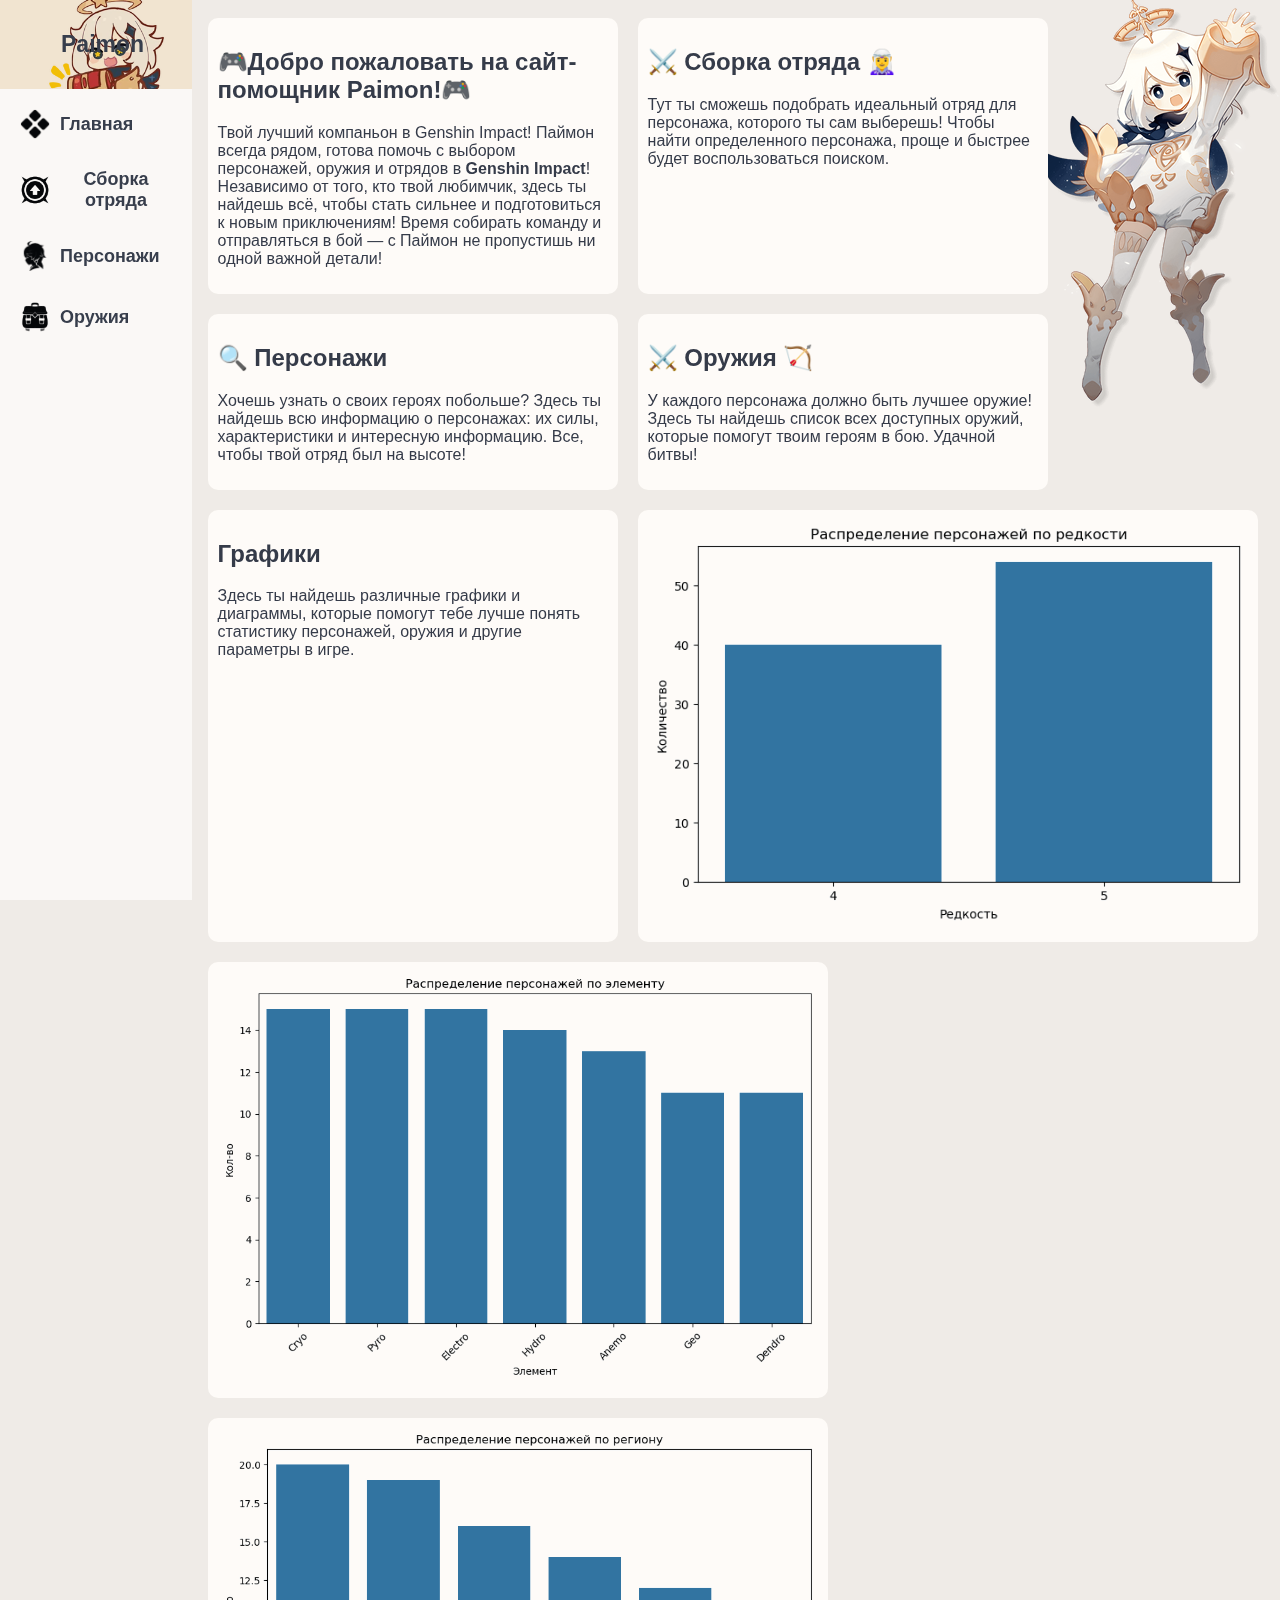
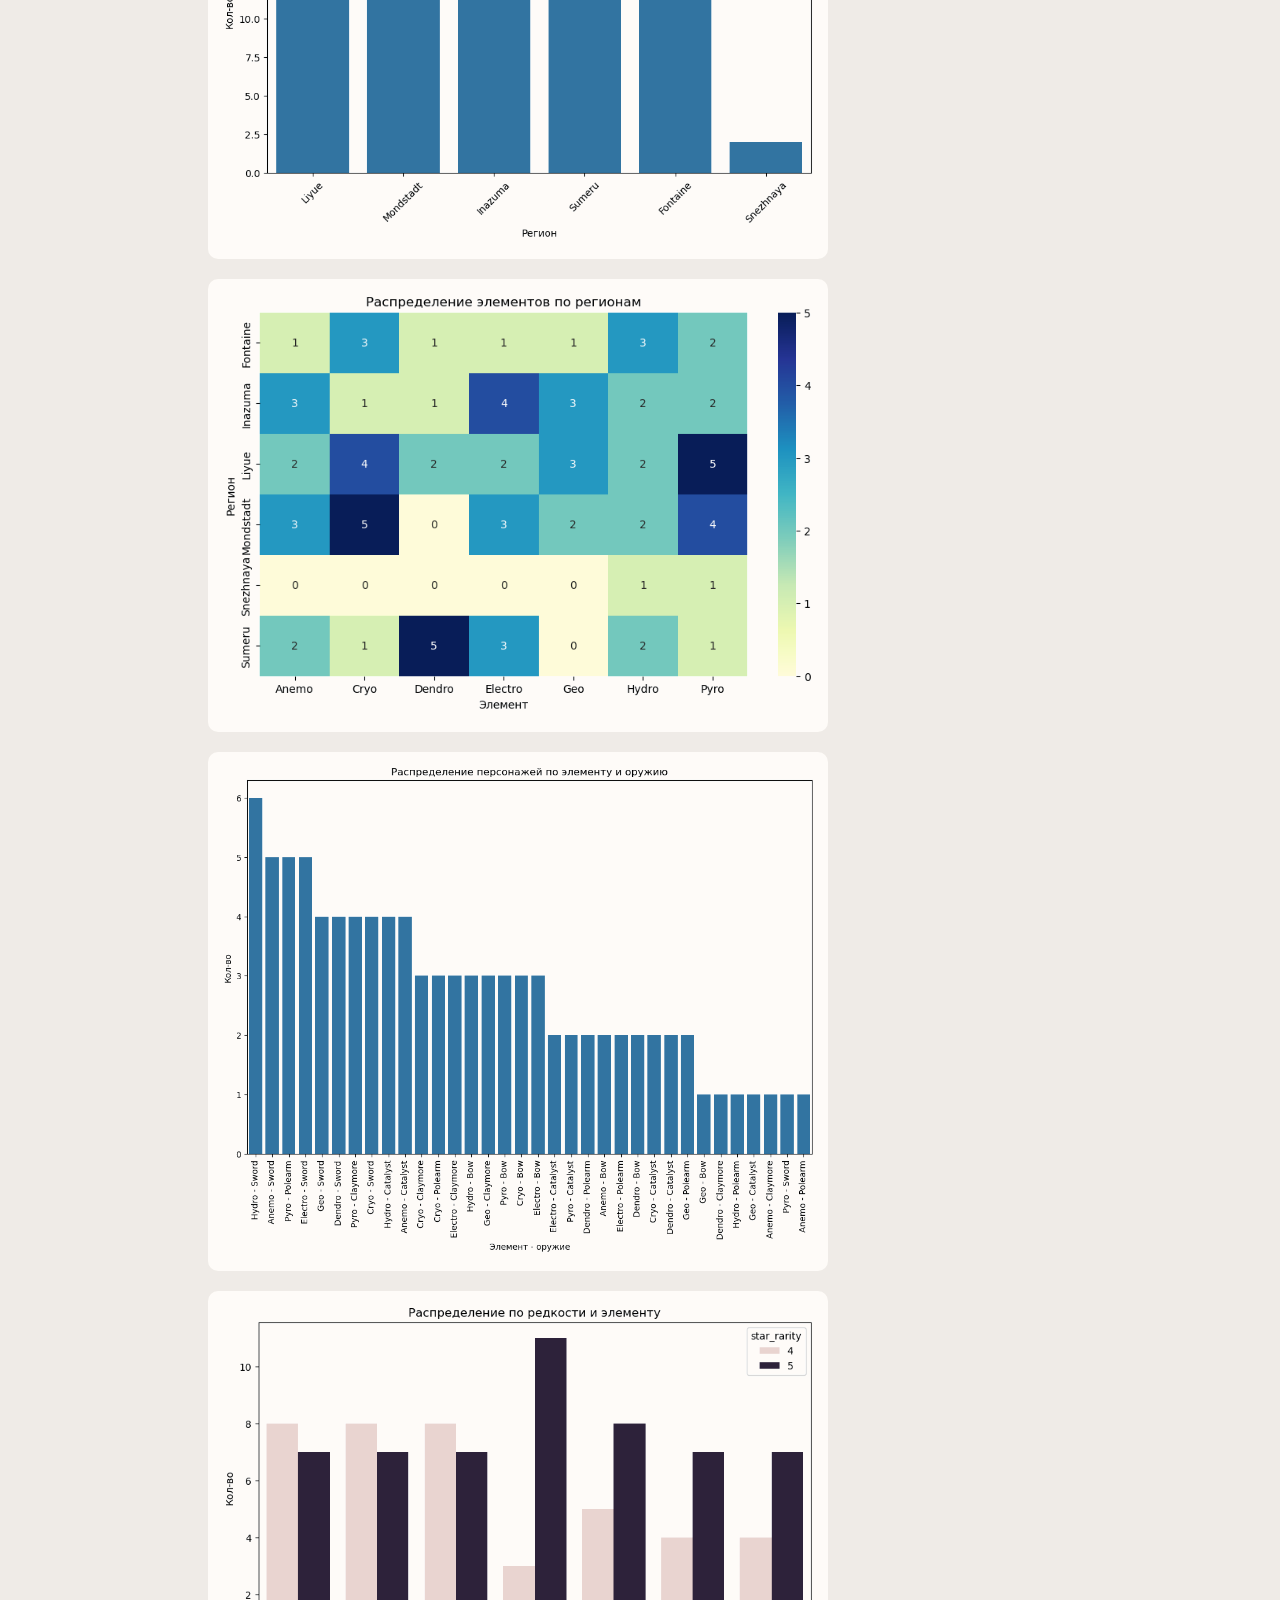
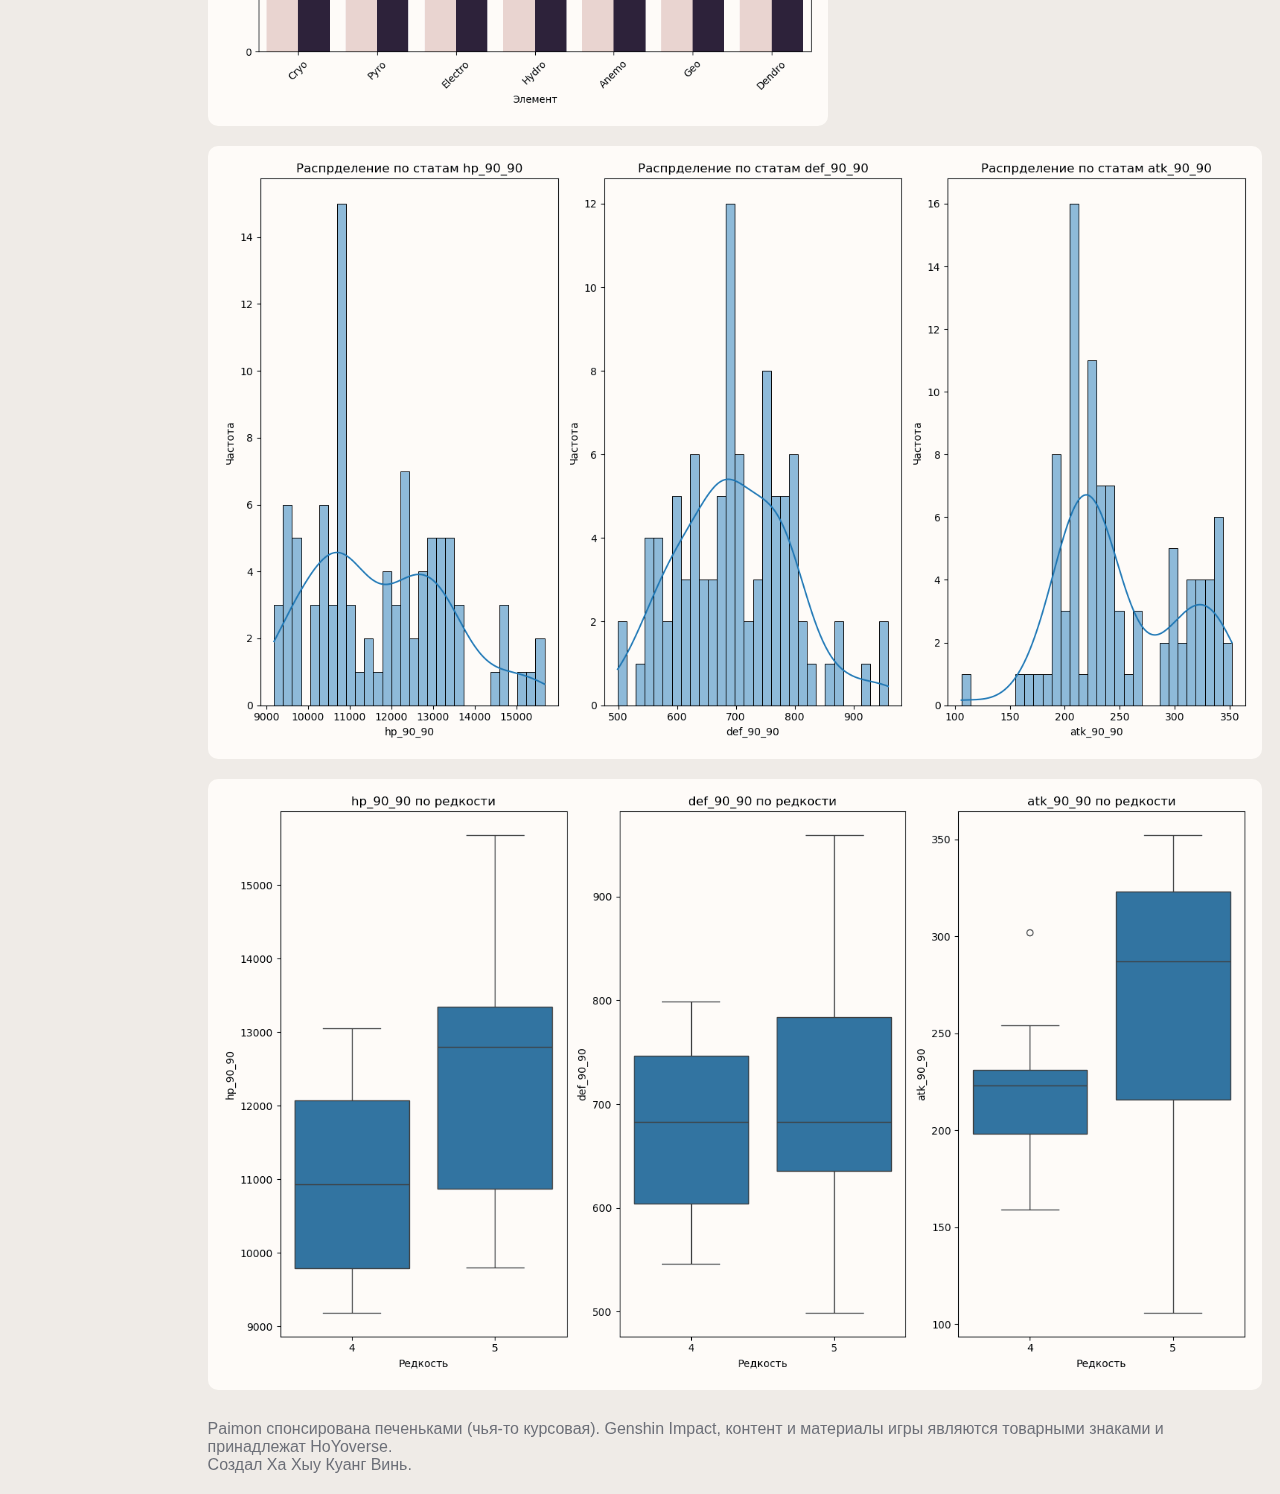
==== index.html @ 35e14e6f "added project" ====
<!DOCTYPE html>
<html lang="en">
<head>
    <meta charset="UTF-8">
    <meta name="viewport" content="width=device-width, initial-scale=1.0">
    <title>Paimon, help me</title>
    <link rel="stylesheet" href="./style/main.css">
</head>
<body>
    <aside>
        <div class="logoname"><a class="logotext" href="index.html">Paimon</a></div>
        <nav>
            <a href="index.html">
                <img class="icon-nav" src="./assets/icons/home.webp">
                Главная</a>
            <a href="builder.html">
                <img class="icon-nav" src="./assets/icons/calculator.webp">
                Сборка отряда</a>
            <a href="characters.html">
                <img class="icon-nav" src="./assets/icons/characters.webp">
                Персонажи</a>
            <a href="weapons.html">
                <img class="icon-nav" src="./assets/icons/items.webp">
                Оружия</a>
        </nav>
    </aside>
    <main>
        <div class="content">
            <h2>🎮Добро пожаловать на сайт-помощник Paimon!🎮</h2>
            <p>Твой лучший компаньон в Genshin Impact! Паймон всегда рядом, готова помочь с выбором персонажей, оружия и отрядов в <strong>Genshin Impact</strong>! Независимо от того, кто твой любимчик, здесь ты найдешь всё, чтобы стать сильнее и подготовиться к новым приключениям! Время собирать команду и отправляться в бой — с Паймон не пропустишь ни одной важной детали!</p>
        </div>
        <div class="content">
            <h2>⚔️ Сборка отряда 🧝‍♀️</h2>
            <p>Тут ты сможешь подобрать идеальный отряд для персонажа, которого ты сам выберешь! Чтобы найти определенного персонажа, проще и быстрее будет воспользоваться поиском.</p>
        </div>
        <div class="content">
            <h2>🔍 Персонажи</h2>
            <p>Хочешь узнать о своих героях побольше? Здесь ты найдешь всю информацию о персонажах: их силы, характеристики и интересную информацию. Все, чтобы твой отряд был на высоте!</p>
        </div>
        <div class="content">
            <h2>⚔️ Оружия 🏹</h2>
            <p>У каждого персонажа должно быть лучшее оружие! Здесь ты найдешь список всех доступных оружий, которые помогут твоим героям в бою. Удачной битвы!</p>
        </div> 
        <div class="content">
            <h2>Графики</h2>
            <p>Здесь ты найдешь различные графики и диаграммы, которые помогут тебе лучше понять статистику персонажей, оружия и другие параметры в игре.</p>
        </div> 
        <div class="contentgraph">
            <img class="graphs" src="./assets/graphs/rares.png">
        </div>
        <div class="contentgraph">
            <img class="graphs" src="./assets/graphs/elems.png">
        </div>
        <div class="contentgraph">
            <img class="graphs" src="./assets/graphs/regions.png">
        </div>
        <div class="contentgraph">
            <img class="graphs" src="./assets/graphs/elems_regions.png">
        </div>
        <div class="contentgraph">
            <img class="graphs" src="./assets/graphs/elems_weapons.png">
        </div>
        <div class="contentgraph">
            <img class="graphs" src="./assets/graphs/rares_elems.png">
        </div>
        <div class="contentgraph">
            <img id="stats" class="graphs" src="./assets/graphs/stats.png">
        </div>
        <div class="contentgraph">
            <img id="stats_rare" class="graphs" src="./assets/graphs/stats_rares.png">
        </div> 
    </main>
    <footer>
        Paimon спонсирована печеньками (чья-то курсовая).
    Genshin Impact, контент и материалы игры являются товарными знаками и принадлежат HoYoverse. <br> Создал Ха Хыу Куанг Винь.
    
    </footer>  

    <script src="./js/index.js"></script>
</body>
</html>
---- style/main.css ----
body{
    background-color: #EFEBE7;
    font-family:'Segoe UI', Tahoma, Geneva, Verdana, sans-serif;
    color: #353b49;
    background-image:url("/assets/bg/Paimon2.png");
    background-repeat:no-repeat;
    background-position: right top;
}
aside {
    height: 100%;
    width: 15%;
    position: fixed;
    z-index: 1;
    top: 0;
    left: 0;
    overflow-x: hidden;
    background: #faf8f6;
    background-size:150px;
    background-blend-mode: darken;
    background-position: 35px -45px;
    text-align: center;
}

footer{
    display: block;
    margin: 10px;
    padding: 10px;
    opacity: 0.7;
}

main h1{
    margin: 15px;
    font-size: 4vw;
}


.logoname{
    padding: 1px;
    background: #e3c29562 url("/assets/bg/paimon4.webp") no-repeat;
    background-size:150px;
    background-blend-mode: darken;
    background-position: 35px -25px;
}

.logoname:hover{
    background-image: url("/assets/bg/paimon5.webp");
}

.logotext{
    font-size: 1.8vw;
    font-weight: 700;
    margin-left: 40px;
    padding: 20px;
    border-radius: 0;
}

.logotext:hover{
    background-color: transparent;
    opacity: 0.1;
}

aside a{
    color: #373e4c;
    display: flex;
    align-items: center;
    text-decoration: none;
    padding: 10px;
    text-align: center;
    transition: ease-in-out 0.2s;
    margin: 10px;
    border-radius: 20px;
    font-size: 18px;
    font-weight: 700;
}

aside a:hover { 
    background-color: #e0a873;
    transition: ease-in-out 0.2s;
}

aside a:active {
    background-color: #eabc91;
    transition: 0.1s ease-in-out;
}

.icon-nav{
    width: 30px;
    mix-blend-mode: exclusion;
    margin-right: 10px;
}

.graphs{
    width: 600px;
    mix-blend-mode: darken;
}


#stats, #stats_rare{
    width: 100%;
}

main {
    margin-left: 15%;
    display: flex;
    flex-wrap: wrap;
}

footer{
    margin-left: 15%;
}

#filters{
    width: 100%;
}

.content {
    width: fit-content;
    min-width: 390px;
    max-width: 390px;
    background-color: #fefbf8;
    padding: 10px;
    margin: 10px;
    border-radius: 10px;
}

.contentgraph{
    width: fit-content;
    min-width: 390px;
    max-width: fit-content;
    background-color: #fefbf8;
    padding: 10px;
    margin: 10px;
    border-radius: 10px;
}

.contentchar {
    display: flex;
    flex-wrap: wrap;
    width: fit-content;
    height: fit-content;
    background-color: #f9f6f4;
    padding: 10px;
    margin: 10px;
    border-radius: 10px;
}


.container{
    width: fit-content;
    height: fit-content;
    max-width: 100px;
    max-height: 140px;
    margin: 10px;
    border-radius: 10px 10px 0 0;
    overflow: hidden;
    box-shadow: 0 1px 5px 1px #2c2c32;
    transition: 0.2s ease-in-out;
}

.container:hover{
    box-shadow: 0 1px 5px 2px #32302c;
    transition: 0.2s ease-in-out;
}

.rarity-4 {
    background-color: #8A71B4; 
}

.rarity-5 {
    background-color: #C6905E; 
}

.icon {
    width: 100px;
    margin-bottom: -4px;
}

.vision{
    width: 20px;
    position: absolute;
    translate: -15px -10px;
    background-color: rgba(0,0,0, 0.5);
    border-radius: 50%;
    border: solid rgba(0,0,0, 0.3) 3px;
}

.container p{
    color: #4D5669;
    text-align: center;
    font-size: clamp(6px, 2vw, 14px);
    font-weight: 600;
    line-height: 2vh;
    word-wrap: break-word;  
    overflow-wrap: break-word;
    padding: 5px 0 20px 0;
    margin: 0;
    background-color: #E9E5DC;
}

.contentweapons{
    display: flex;
    flex-wrap: wrap;
    width: 90%;
    height: fit-content;
    background-color: #f9f6f4;
    padding: 10px;
    margin: 10px;
    border-radius: 10px;
}

.filter-category{
    display: flex;
    flex-wrap: wrap;
    margin: 10px;
    padding: 0px;
}

.sort-filter{
    text-align: center;
    margin: 10px;
    border: none;
    border-radius: 20px;
    padding: 10px;
    background-color: #E3C395;
    min-width: 60px;
}

.sort-filter:hover{
    background-color: #e0a873;
    transition: 0.2s ease-in-out;
}

.sort-filter:active{
    background-color: #eabc91;
    transition: 0.1s ease-in-out;
}

.icon-filter {
    margin-left: 10px;
    width: 40px;
    height: 40px;
    cursor: pointer;
    transition: transform 0.2s ease;
    background-color: #2c2c321c;
    border-radius: 50%;
    box-shadow: 0 0 5px 2px #9d9da9aa;
    transition: 0.2s ease-in-out;
}

.icon-filter:active{
    box-shadow: 0 0 10px 2px #ffffff;
    background-color: #ffffff4b;
    transition: 0.2s ease-in-out;

}

.icon-filter:hover {
    background-color: #c1c1cb21;
    transform: scale(1.1);
    transition: 0.2s ease-in-out;
}

#character-list {
    display: flex;
    flex-wrap: wrap;
    gap: 10px;
    margin-top: 20px;
}

/* тут */
.modal {
    display: none;
    position: fixed;
    top: 0;
    left: 0;
    width: 100%;
    height: 100%;
    background-color: rgba(0, 0, 0, 0.5);
    display: flex;
    justify-content: center;
    align-items: center;
    z-index: 1000;
}

.modal-content {
    background: #fdfcfa url(/assets/bg/Paimon3.png) no-repeat bottom;
    background-blend-mode:overlay;
    padding: 20px;
    border-radius: 10px;
    box-shadow: 0 5px 15px rgba(0, 0, 0, 0.3);
    text-align: center;
    max-width: 500px;
    width: 90%;
}

.modal-content p{
    text-align: left;
}

.close {
    position: absolute;
    top: 35px;
    left: 1000px;
    font-size: 18px;
    cursor: pointer;
    padding: 10px;
}

.active {
    background-color: #facd8d;
    color: white;
    transition: 0.2s ease-in-out;
}

table {
    width: 100%;
    border-collapse: collapse;
    border: 1px solid #ddd;
}

th, td {
    border: 1px solid #ddd;
    padding: 8px;
    text-align: center;
    border-left: none;
    border-right: none;
}


th {
    background-color: #f4ede5;
    font-weight: bold;
}

img {
    width: 50px;
    height: auto;
}

.prediction-slot {
    display: flex;
    justify-content: space-between;
    margin-top: 10px;
}

.predictcontainer{
    background-image: url('../assets/icons/Person.webp');
    background-repeat: no-repeat;
    background-position: center;
    width: 100px;
    height: 140px;
    margin: 10px;
    border-radius: 10px 10px 0 0;
    overflow: hidden;
    box-shadow: 0 1px 5px 1px #2c2c32;
    transition: 0.2s ease-in-out;
}

.predictcontainer:hover{
    box-shadow: 0 1px 5px 2px #32302c;
    transition: 0.2s ease-in-out;
}


.predictcontainer p{
    color: #4D5669;
    text-align: center;
    font-size: clamp(6px, 2vw, 14px);
    font-weight: 600;
    line-height: 2vh;
    word-wrap: break-word;  
    overflow-wrap: break-word;
    padding: 5px 0 20px 0;
    margin: 0;
    background-color: #E9E5DC;
}

#search-character {
    height: fit-content;
    margin-top: 80px;
    width: 200px;
    padding: 20px;
    border: 1px solid #ccc;
    border-radius: 20px;
}

#reset-team {
    height: fit-content;
    padding: 20px;
    margin-top: 80px;
    color: white;
    border: none;
    border-radius: 20px;
    cursor: pointer;
    font-size: 14px;
}
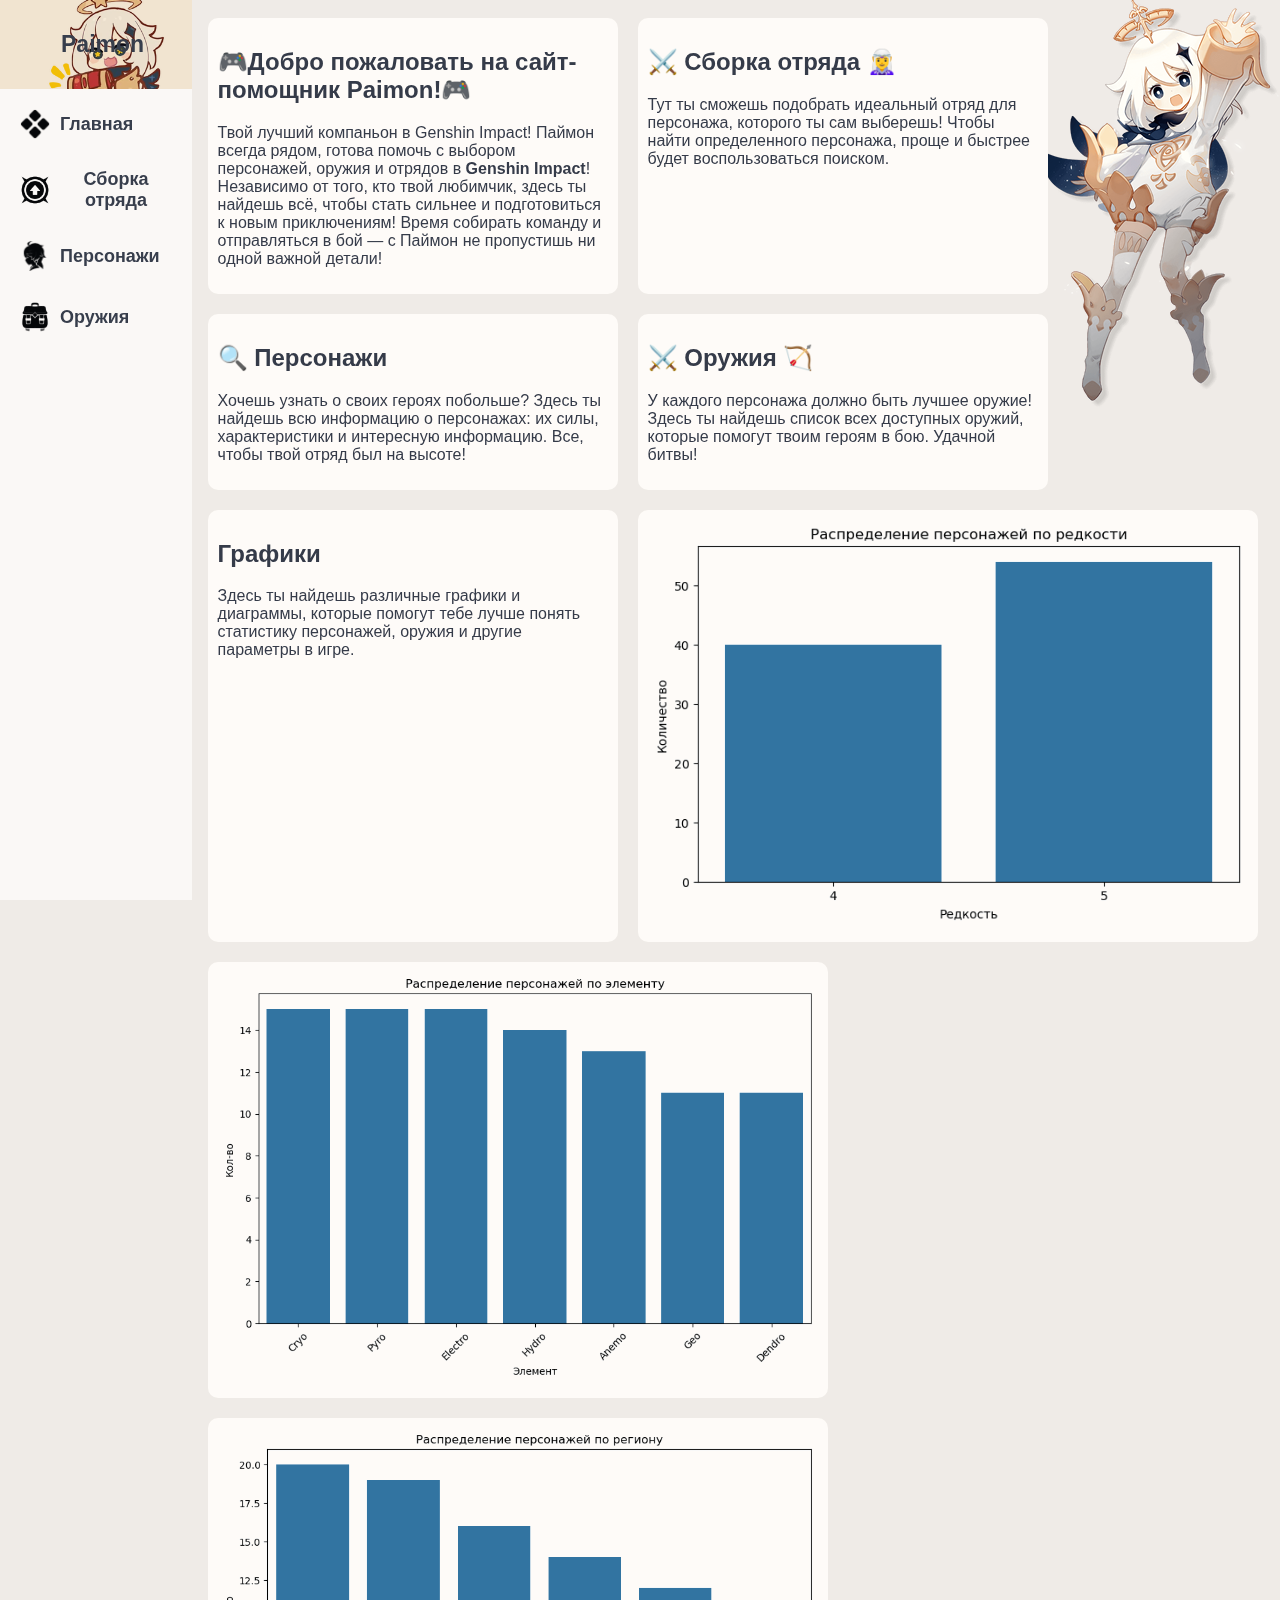
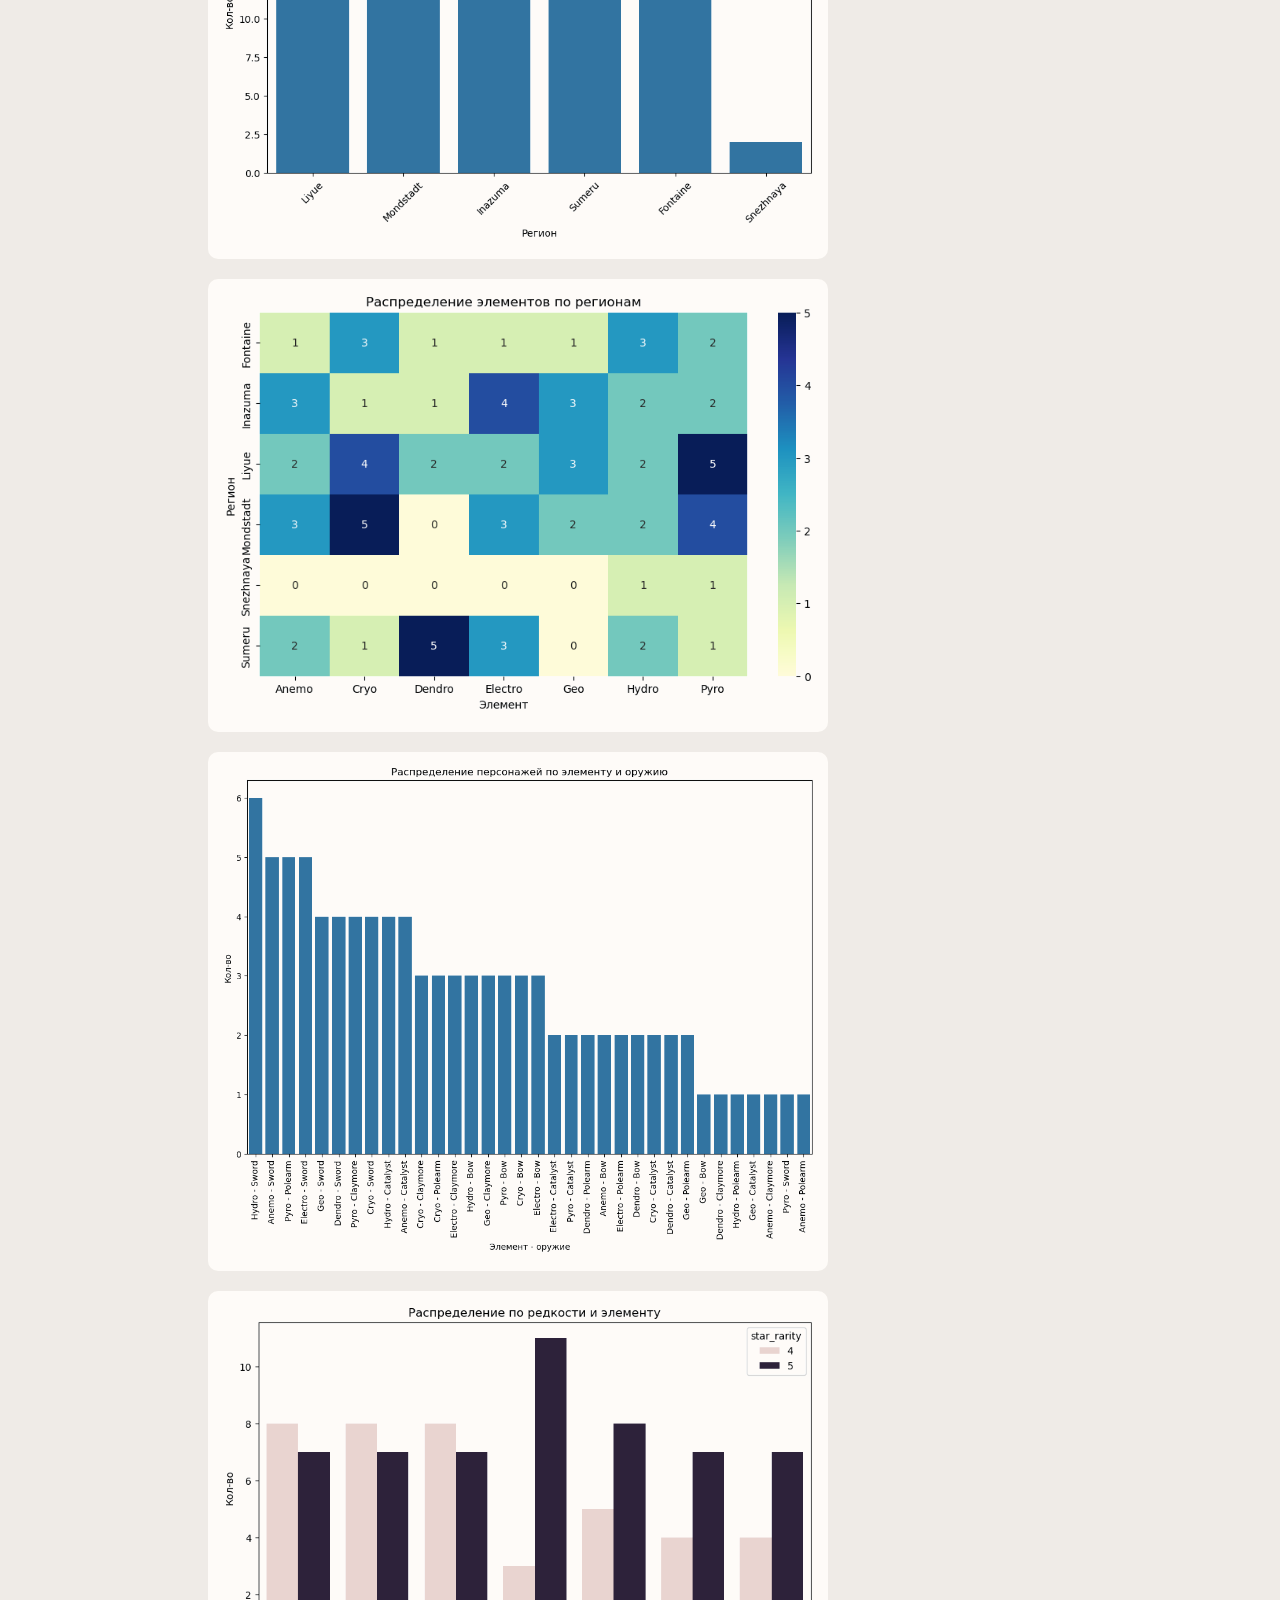
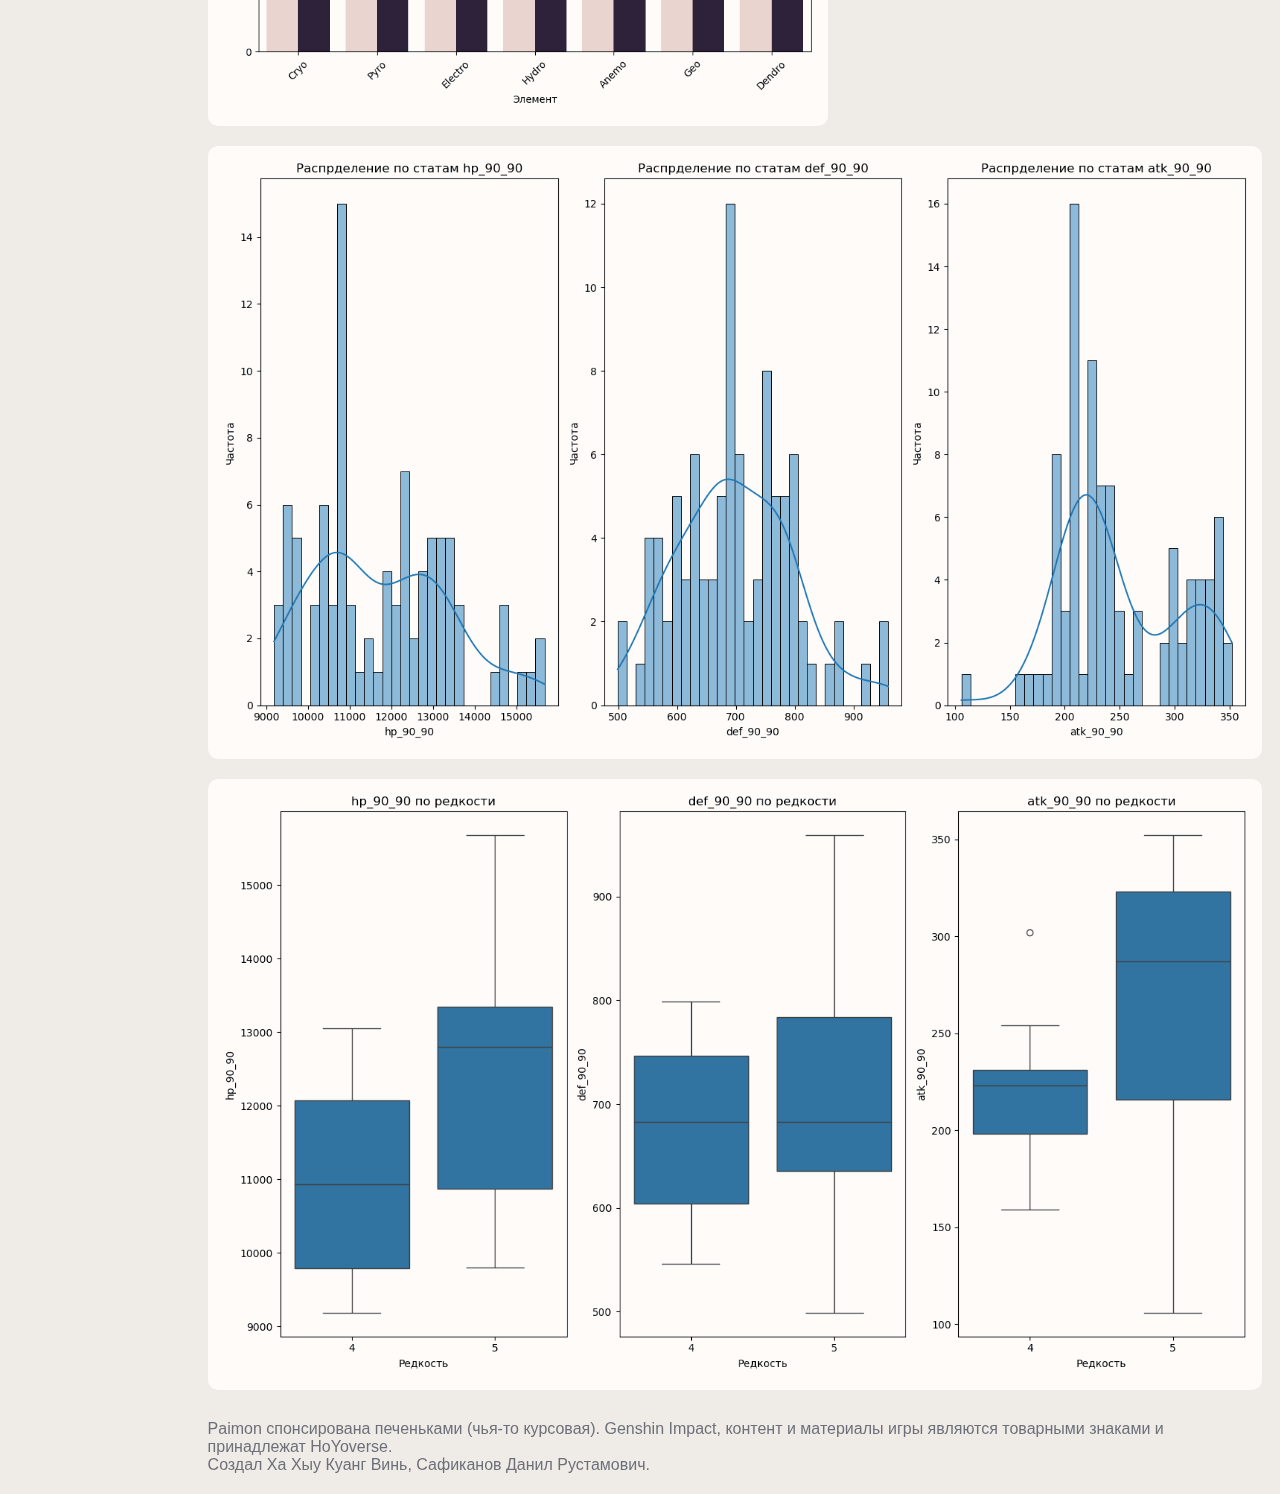
==== commit cb4ae7d1: "added footer" ====
--- a/index.html
+++ b/index.html
@@ -72,8 +72,7 @@
     </main>
     <footer>
         Paimon спонсирована печеньками (чья-то курсовая).
-    Genshin Impact, контент и материалы игры являются товарными знаками и принадлежат HoYoverse. <br> Создал Ха Хыу Куанг Винь.
-    
+        Genshin Impact, контент и материалы игры являются товарными знаками и принадлежат HoYoverse. <br> Создал Ха Хыу Куанг Винь, Сафиканов Данил Рустамович.
     </footer>  
 
     <script src="./js/index.js"></script>
